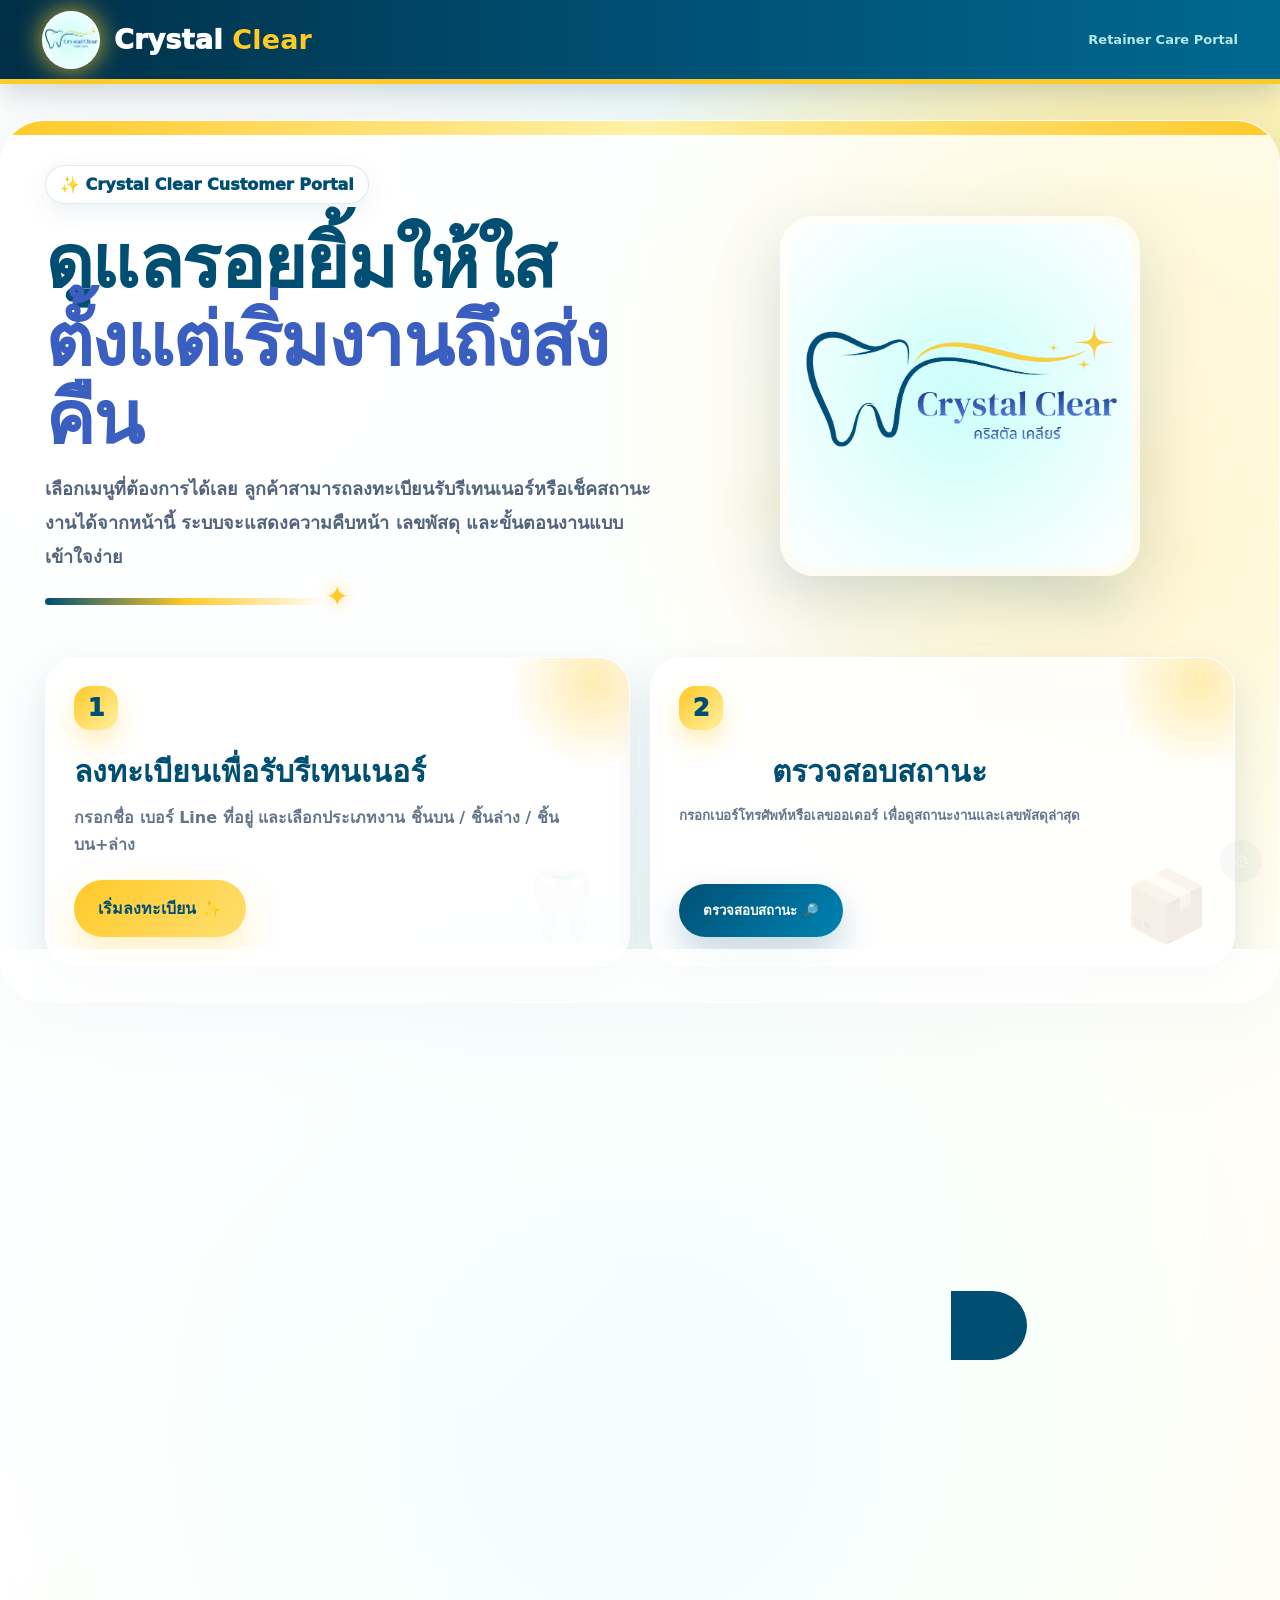
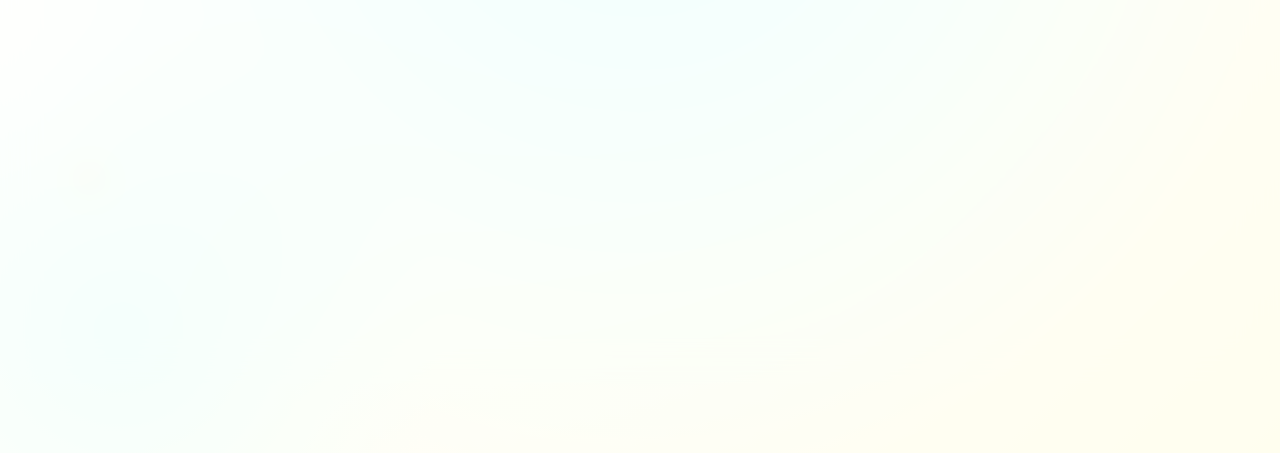
==== index.html @ c684fe76 "Add files via upload" ====
<!doctype html>
<html lang="th">
<head>
  <meta charset="utf-8">
  <meta name="viewport" content="width=device-width,initial-scale=1">
  <title>Crystal Clear | ลงทะเบียนและตรวจสอบสถานะรีเทนเนอร์</title>
  <link rel="stylesheet" href="styles.css">
</head>
<body>
<header class="topbar">
  <a class="brand" href="index.html" id="brandLogo" title="Crystal Clear">
    <img class="logo-bubble" src="[data-uri]" alt="Crystal Clear Logo">
    <span class="brand-title">Crystal <b>Clear</b></span>
  </a>
  <div class="header-note">Retainer Care Portal</div>
</header>
<a class="secret-admin" href="login.html" title="Admin">⚙</a>
<main class="wrap hero-stage">
  <span class="sparkle sp1">✦</span><span class="sparkle sp2">✧</span><span class="sparkle sp3">✦</span><div class="curve"></div>
  <section class="hero-card">
    <div class="hero-grid">
      <div>
        <span class="kicker">✨ Crystal Clear Customer Portal</span>
        <h1 class="hero-title">ดูแลรอยยิ้มให้ใส <span>ตั้งแต่เริ่มงานถึงส่งคืน</span></h1>
        <p class="hero-sub">เลือกเมนูที่ต้องการได้เลย ลูกค้าสามารถลงทะเบียนรับรีเทนเนอร์หรือเช็คสถานะงานได้จากหน้านี้ ระบบจะแสดงความคืบหน้า เลขพัสดุ และขั้นตอนงานแบบเข้าใจง่าย</p>
        <div class="shine-line"></div>
      </div>
      <div class="hero-logo"><img src="[data-uri]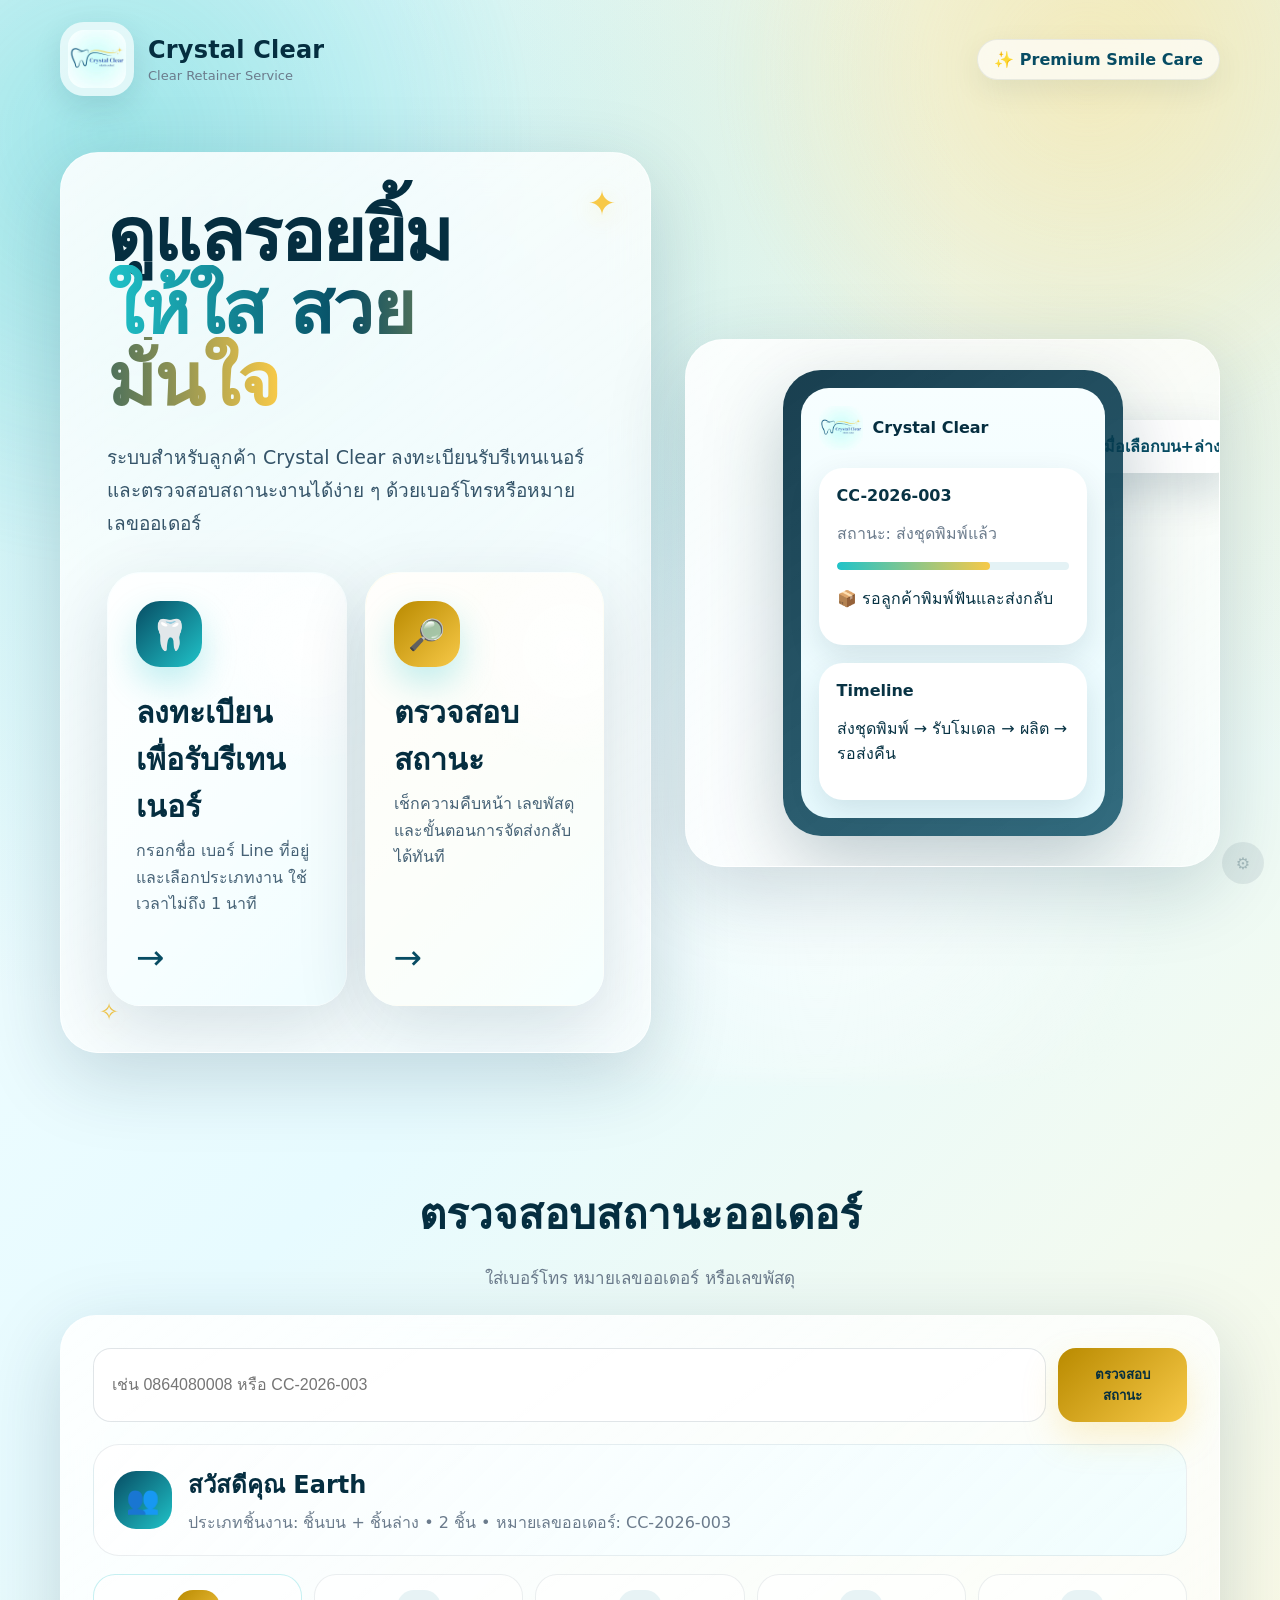
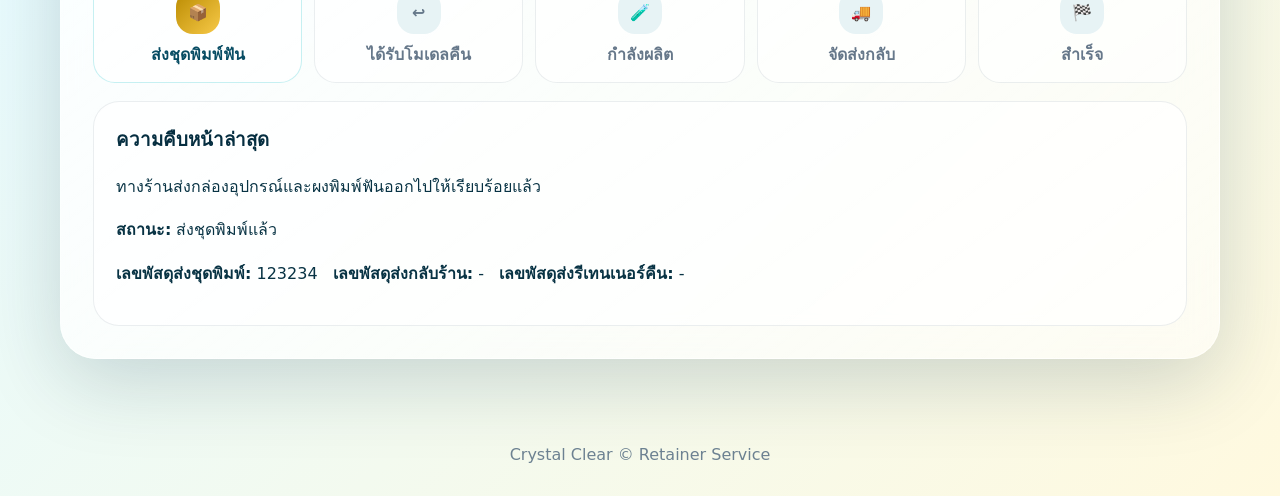
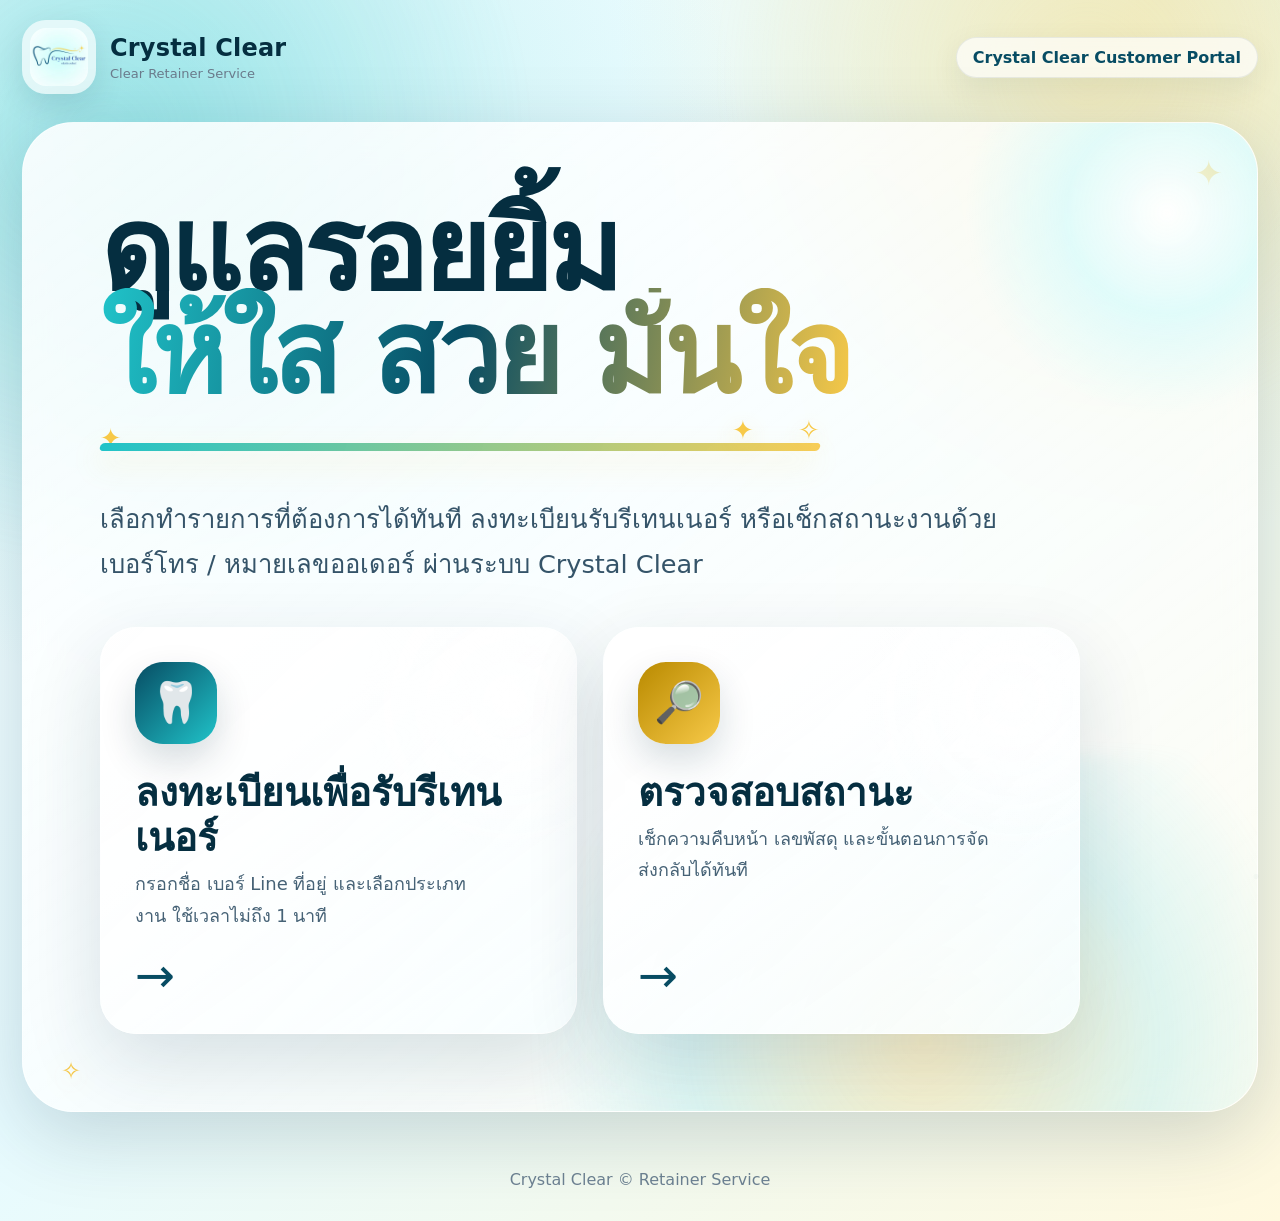
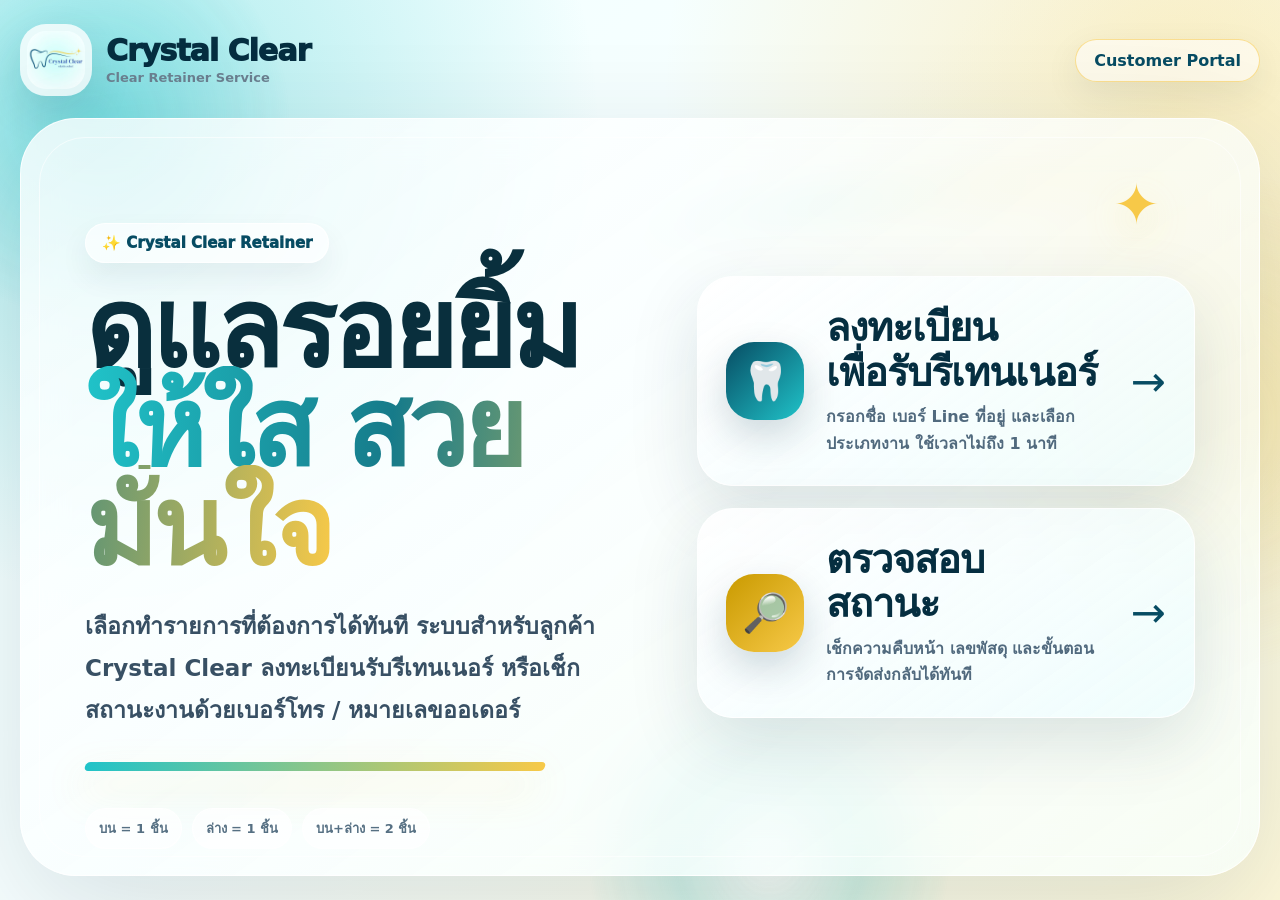
